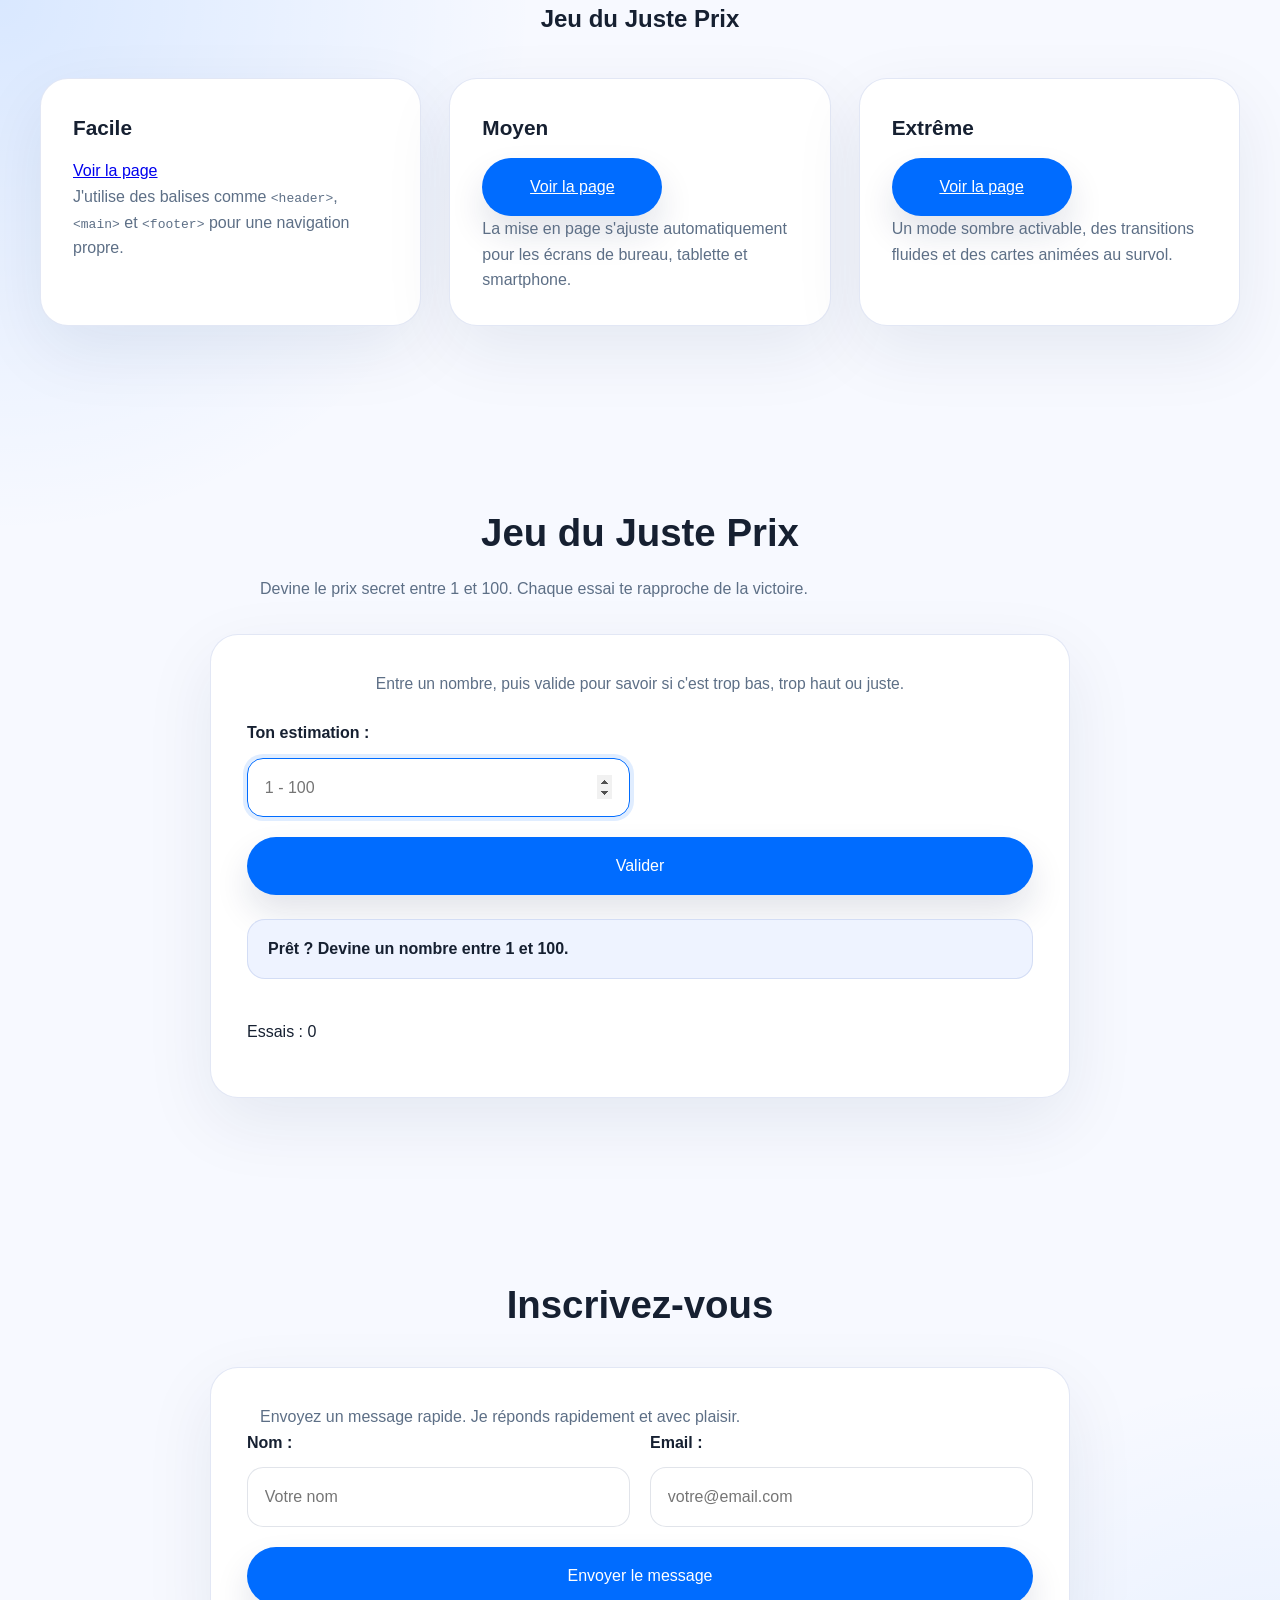
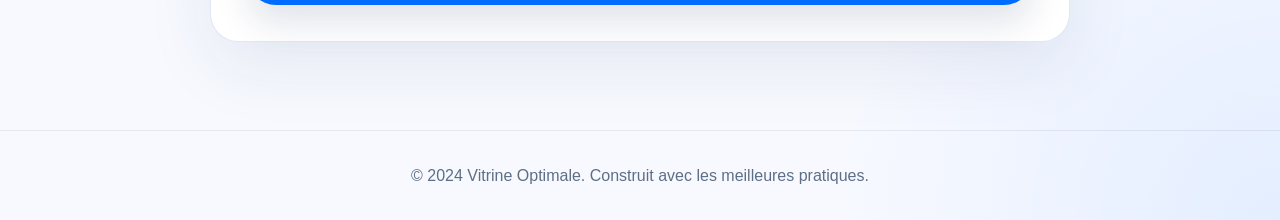
==== index.html @ fe93542d "Nom" ====
<!DOCTYPE html>
<html lang="fr">
<head>
    <meta charset="UTF-8">
    <meta name="viewport" content="width=device-width, initial-scale=1.0">
    <title>Juste prix</title>
    <link rel="stylesheet" href="style.css">
</head>
<body>



    <main class="container">
        <section id="features">
            <h1>Jeu du Juste Prix</h1>

            <div class="grid-container">
                <article class="card">
                    <h3>Facile</h3>
                    <a href="page/facile.html">Voir la page</a>
                    <p>J'utilise des balises comme <code>&lt;header&gt;</code>, <code>&lt;main&gt;</code> et <code>&lt;footer&gt;</code> pour une navigation propre.</p>
                </article>
                <article class="card">
                    <h3>Moyen</h3>
                    <a href="page/moyen.html" class="btn btn-primary">Voir la page</a>
                    <p>La mise en page s'ajuste automatiquement pour les écrans de bureau, tablette et smartphone.</p>
                </article>
                <article class="card">
                    <h3>Extrême</h3>
                    <a href="page/difficile.html" class="btn btn-primary">Voir la page</a>
                    <p>Un mode sombre activable, des transitions fluides et des cartes animées au survol.</p>
                </article>
            </div>
        </section>

        <section id="game">
            <h2>Jeu du Juste Prix</h2>
            <p>Devine le prix secret entre 1 et 100. Chaque essai te rapproche de la victoire.</p>
            <div class="contact-card game-card">
                <p class="game-instructions">Entre un nombre, puis valide pour savoir si c'est trop bas, trop haut ou juste.</p>
                <form id="guess-form" class="form-flex">
                    <div>
                        <label for="guess">Ton estimation :</label>
                        <input type="number" id="guess" name="guess" min="1" max="100" required placeholder="1 - 100">
                    </div>
                    <div class="form-actions">
                        <button type="submit" class="btn btn-primary">Valider</button>
                    </div>
                </form>
                <div class="game-status" id="game-message">Prêt ? Fais ta première proposition.</div>
                <div class="game-meta">
                    <span id="attempts-count">Essais : 0</span>
                    <button type="button" id="reset-button" class="btn-secondary">Nouvelle partie</button>
                </div>
            </div>
        </section>

        <section id="contact">
            <h2>Inscrivez-vous</h2>
            <div class="contact-card">
                <p>Envoyez un message rapide. Je réponds rapidement et avec plaisir.</p>
                <form action="#" method="POST" class="form-flex">
                    <div>
                        <label for="nom">Nom :</label>
                        <input type="text" id="nom" name="nom" required placeholder="Votre nom">
                    </div>
                    <div>
                        <label for="email">Email :</label>
                        <input type="email" id="email" name="email" required placeholder="votre@email.com">
                    </div>
                    <div class="form-actions">
                        <button type="submit" class="btn btn-primary">Envoyer le message</button>
                    </div>
                </form>
            </div>
        </section>
    </main>

    <footer>
        <div class="container">
            <p>&copy; 2024 Vitrine Optimale. Construit avec les meilleures pratiques.</p>
        </div>
    </footer>

    <script src="script.js"></script>
</body>
</html>
---- style.css ----
/* =================================== */
/* 🌟 VARIABLES ET RESET GÉNÉRAL       */
/* =================================== */
:root {
    --bg: #f7f9ff;
    --surface: #ffffff;
    --surface-soft: #eef3ff;
    --primary: #006cff;
    --primary-soft: rgba(0, 108, 255, 0.16);
    --text: #162031;
    --muted: #5d6f86;
    --border: rgba(16, 60, 170, 0.12);
    --shadow: 0 24px 70px rgba(15, 34, 82, 0.08);
    --radius: 28px;
    --max-width: 1200px;
}

body.dark {
    --bg: #090d14;
    --surface: #111924;
    --surface-soft: #171f2d;
    --primary: #58a6ff;
    --primary-soft: rgba(88, 166, 255, 0.18);
    --text: #edf2ff;
    --muted: #9fb1d0;
    --border: rgba(255, 255, 255, 0.08);
    --shadow: 0 24px 70px rgba(0, 0, 0, 0.35);
}

@media (prefers-color-scheme: dark) {
    :root {
        --bg: #121826;
        --surface: #171f2d;
        --surface-soft: #1e2740;
        --primary: #58a6ff;
        --text: #f3f7ff;
        --muted: #9fb1d0;
        --border: rgba(255, 255, 255, 0.08);
    }
}

* {
    margin: 0;
    padding: 0;
    box-sizing: border-box;
}

html {
    scroll-behavior: smooth;
}

body {
    min-height: 100vh;
    font-family: 'Segoe UI', Tahoma, Geneva, Verdana, sans-serif;
    line-height: 1.6;
    background: radial-gradient(circle at top left, rgba(0, 108, 255, 0.12), transparent 24%),
                radial-gradient(circle at bottom right, rgba(0, 108, 255, 0.08), transparent 20%),
                var(--bg);
    color: var(--text);
    transition: background 0.3s ease, color 0.3s ease;
}

img,
svg {
    display: block;
    max-width: 100%;
}

.container {
    width: min(100% - 2rem, var(--max-width));
    margin: 0 auto;
}

button,
input {
    font: inherit;
}

button {
    cursor: pointer;
}

/* =================================== */
/* 🚀 HEADER (Hero)                  */
/* =================================== */
.hero {
    position: relative;
    overflow: hidden;
    text-align: center;
    padding: 5.5rem 1.5rem 4.5rem;
    background: linear-gradient(180deg, rgba(0, 108, 255, 0.95), rgba(21, 80, 255, 0.88));
    color: #ffffff;
}

.hero::before {
    content: '';
    position: absolute;
    inset: 0;
    background: radial-gradient(circle at top left, rgba(255, 255, 255, 0.18), transparent 24%),
                radial-gradient(circle at bottom right, rgba(255, 255, 255, 0.1), transparent 18%);
    pointer-events: none;
}

.hero .container {
    position: relative;
    z-index: 1;
}
h1 {
    text-align: center;
}

.hero h1 {
    font-size: clamp(2.4rem, 5vw, 3.8rem);
    max-width: 840px;
    margin: 0 auto 1rem;
    line-height: 1.05;
}

.hero p {
    max-width: 720px;
    margin: 0 auto;
    color: rgba(255, 255, 255, 0.88);
    font-size: 1.05rem;
}

.hero-actions {
    margin-top: 2.5rem;
    display: inline-flex;
    gap: 1rem;
    flex-wrap: wrap;
    justify-content: center;
}

.btn,
.btn-primary,
.btn-secondary {
    display: inline-flex;
    align-items: center;
    justify-content: center;
    padding: 0.95rem 1.6rem;
    border-radius: 999px;
    border: 1px solid transparent;
    transition: transform 0.2s ease, box-shadow 0.2s ease, background-color 0.2s ease;
}

.btn:hover,
.btn-primary:hover,
.btn-secondary:hover {
    transform: translateY(-2px);
}

.btn {
    background: #ffffff;
    color: #0d2141;
    box-shadow: 0 18px 35px rgba(15, 34, 82, 0.12);
}

.btn-secondary {
    background: rgba(255, 255, 255, 0.18);
    color: #ffffff;
    border-color: rgba(255, 255, 255, 0.18);
}

.btn-primary {
    background: var(--primary);
    color: #ffffff;
}

.btn-primary:hover {
    background: #0052cc;
}

/* =================================== */
/* 🌟 MAIN & SECTIONS                 */
/* =================================== */
section {
    padding: 5.5rem 0;
}

section h2 {
    font-size: clamp(2rem, 3vw, 2.6rem);
    margin-bottom: 0.8rem;
    text-align: center;
}

section p {
    color: var(--muted);
    max-width: 760px;
    margin: 0 auto;
}

#features {
    padding-top: 0;
}

.grid-container {
    display: grid;
    grid-template-columns: repeat(auto-fit, minmax(280px, 1fr));
    gap: 1.75rem;
    margin-top: 2.5rem;
}

.card {
    background: var(--surface);
    border: 1px solid var(--border);
    border-radius: var(--radius);
    padding: 2rem;
    box-shadow: var(--shadow);
    transition: transform 0.25s ease, border-color 0.25s ease, box-shadow 0.25s ease;
}

.card:hover {
    transform: translateY(-8px);
    border-color: rgba(0, 108, 255, 0.18);
    box-shadow: 0 28px 58px rgba(15, 34, 82, 0.12);
}

.card h3 {
    margin-bottom: 0.85rem;
    font-size: 1.3rem;
}

.card p {
    color: var(--muted);
}

.game-card {
    display: flex;
    flex-direction: column;
    gap: 1.5rem;
}

.game-instructions {
    color: var(--muted);
    font-size: 0.98rem;
}

.game-status {
    padding: 1rem 1.25rem;
    border-radius: 18px;
    background: var(--surface-soft);
    color: var(--text);
    border: 1px solid var(--border);
    font-weight: 600;
}

.game-status[data-status='success'] {
    color: #107c3a;
    background: rgba(16, 124, 58, 0.08);
    border-color: rgba(16, 124, 58, 0.16);
}

.game-status[data-status='error'] {
    color: #b12726;
    background: rgba(177, 39, 38, 0.08);
    border-color: rgba(177, 39, 38, 0.16);
}

.game-status[data-status='hint'] {
    color: #164a9f;
    background: rgba(0, 108, 255, 0.08);
    border-color: rgba(0, 108, 255, 0.16);
}

.game-meta {
    display: flex;
    align-items: center;
    justify-content: space-between;
    gap: 1rem;
    flex-wrap: wrap;
}

#contact {
    background: transparent;
}

.contact-card {
    max-width: 860px;
    margin: 2rem auto 0;
    background: var(--surface);
    border: 1px solid var(--border);
    border-radius: var(--radius);
    padding: 2.25rem;
    box-shadow: var(--shadow);
}

.form-flex {
    display: grid;
    gap: 1.25rem;
    grid-template-columns: repeat(2, minmax(0, 1fr));
}

.form-flex > div {
    display: flex;
    flex-direction: column;
    gap: 0.75rem;
}

label {
    font-weight: 600;
    color: var(--text);
}

input {
    width: 100%;
    padding: 1rem 1.05rem;
    border-radius: 16px;
    border: 1px solid rgba(15, 34, 82, 0.12);
    background: rgba(255, 255, 255, 0.95);
    color: var(--text);
    transition: border-color 0.2s ease, box-shadow 0.2s ease;
}

body.dark input {
    background: rgba(255, 255, 255, 0.05);
    border-color: rgba(255, 255, 255, 0.14);
    color: var(--text);
}

input:focus {
    outline: none;
    border-color: var(--primary);
    box-shadow: 0 0 0 4px rgba(0, 108, 255, 0.12);
}

.form-actions {
    grid-column: span 2;
    display: flex;
    justify-content: flex-end;
}

.btn-primary {
    min-width: 180px;
}

.footer-wrapper,
footer {
    padding: 2rem 0;
}

footer {
    border-top: 1px solid rgba(15, 34, 82, 0.08);
    text-align: center;
    color: var(--muted);
}

/* =================================== */
/* 📱 MEDIA QUERIES (RESPONSIVITÉ)   */
/* =================================== */
@media (max-width: 860px) {
    .hero {
        padding: 4.5rem 1.5rem 3.5rem;
    }

    .form-flex {
        grid-template-columns: 1fr;
    }

    .form-actions {
        justify-content: stretch;
    }

    .form-actions .btn-primary {
        width: 100%;
    }
}

@media (max-width: 620px) {
    .hero h1 {
        font-size: 2.4rem;
    }

    .hero p {
        font-size: 1rem;
    }

    section {
        padding: 3.5rem 0;
    }
}
```

### 📜 3. JavaScript (`script.js`)

Le JavaScript est responsable de l'interactivité et du **mode sombre**, utilisant la manipulation du DOM pour appliquer les
styles sans recharger la page (ce qui est critique pour l'expérience utilisateur moderne).

```javascript
document.addEventListener('DOMContentLoaded', () => {
    // 1. Sélectionner les éléments clés du DOM
    const body = document.body;
    const toggleButton = document.getElementById('mode-toggle');

    /**
     * Fonction principale de basculement du mode sombre/clair.
     * Elle gère la classe 'dark' sur le body pour que le CSS prenne le relais.
     */
    function toggleDarkMode() {
        // Vérifie si le body a déjà la classe 'dark', si oui, on l'enlève. Sinon, on l'ajoute.
        if (body.classList.contains('dark')) {
            body.classList.remove('dark');
            localStorage.setItem('theme', 'light');
            toggleButton.textContent = '🌙 Mode Sombre';
        } else {
            body.classList.add('dark');
            localStorage.setItem('theme', 'dark');
            toggleButton.textContent = '💡 Mode Sombre';
        }
    }

    // --- Initialisation du Thème (Persistance) ---
    /**
     * Vérifie si le thème est stocké dans localStorage ou préféré par l'utilisateur
     * Ceci assure que si je ferme la page et que je reviens, elle garde son mode.
     */
    function initializeTheme() {
        // 1. Priorité au stockage local (localStorage)
        const savedTheme = localStorage.getItem('theme');

        if (savedTheme) {
            if (savedTheme === 'dark') {
                body.classList.add('dark');
                toggleButton.textContent = '☀️ Mode Clair';
            } else {
                body.classList.remove('dark');
                toggleButton.textContent = '🌙 Mode Sombre';
            }
        }
        // 2. Sinon, utiliser la préférence du système d'exploitation (media query)
        else if (window.matchMedia && window.matchMedia('(prefers-color-scheme: dark)').matches) {
             body.classList.add('dark');
             toggleButton.textContent = '☀️ Mode Clair';
        } else {
            // Par défaut : mode clair et bouton initialisé pour le premier clic
            toggleButton.textContent = '🌙 Mode Sombre';
        }
    }

    // 3. Ajout de l'écouteur d'événement (Event Listener)
    if (toggleButton) {
        toggleButton.addEventListener('click', toggleDarkMode);
    }

    // Exécuter la fonction d'initialisation au chargement de la page
    initializeTheme();
});
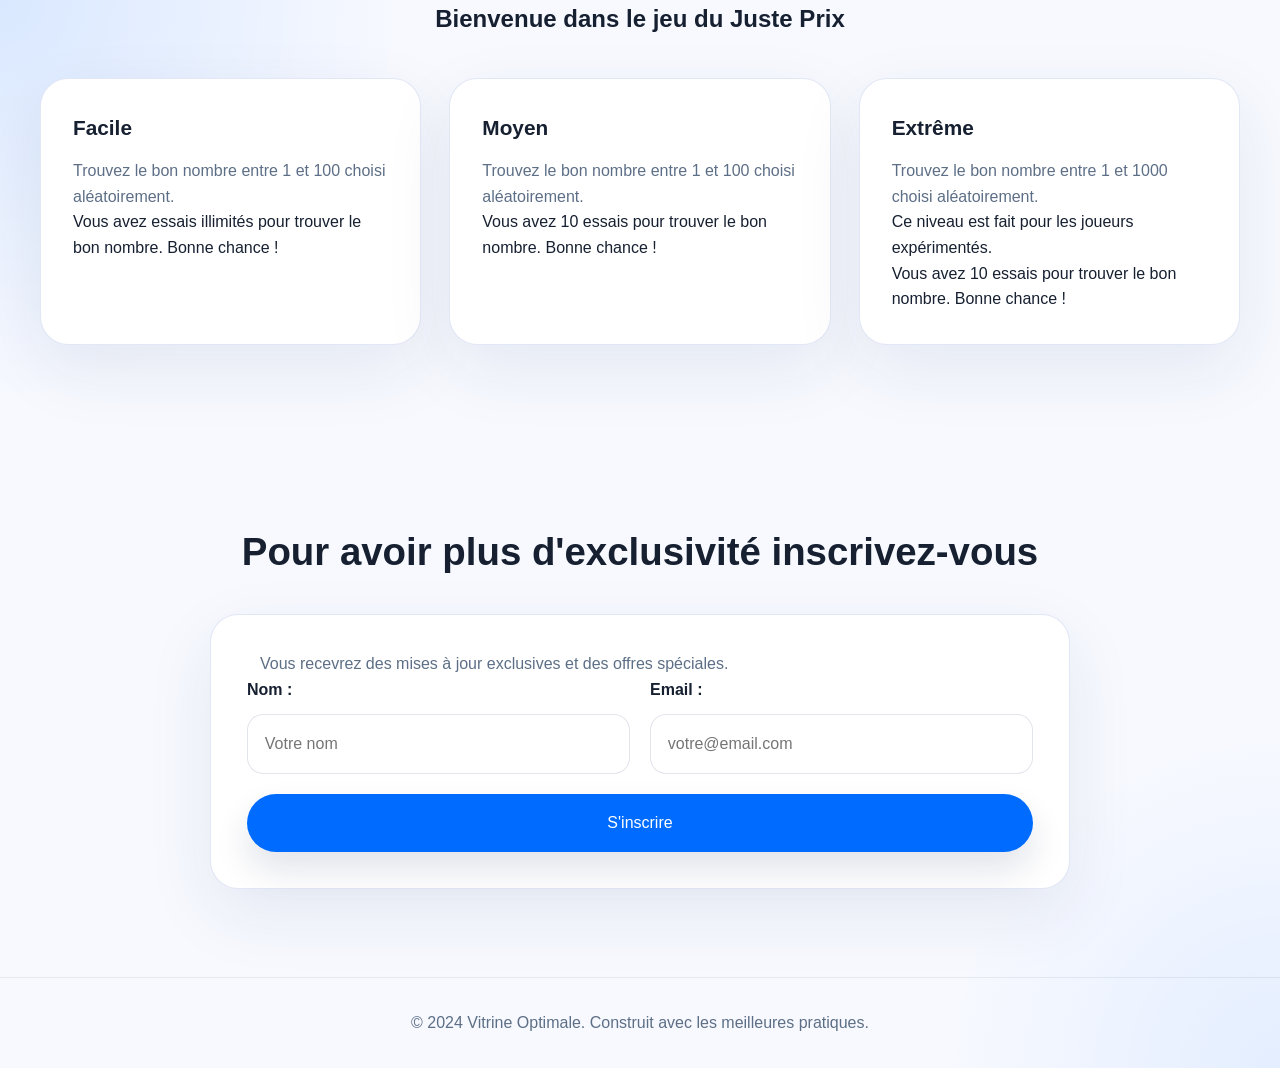
==== commit fe294d9f: "changes: Add new features and fix bugs in the project" ====
--- a/index.html
+++ b/index.html
@@ -13,53 +13,36 @@
 
     <main class="container">
         <section id="features">
-            <h1>Jeu du Juste Prix</h1>
+            <h1>Bienvenue dans le jeu du Juste Prix</h1>
 
             <div class="grid-container">
-                <article class="card">
+                <article class="card clickable-card" data-link="page/facile.html">
                     <h3>Facile</h3>
-                    <a href="page/facile.html">Voir la page</a>
-                    <p>J'utilise des balises comme <code>&lt;header&gt;</code>, <code>&lt;main&gt;</code> et <code>&lt;footer&gt;</code> pour une navigation propre.</p>
+                    <p>Trouvez le bon nombre entre 1 et 100 choisi aléatoirement.
+                        <p></p>Vous avez essais illimités pour trouver le bon nombre. Bonne chance !<p></p>
+                    </p>
                 </article>
-                <article class="card">
+                <article class="card clickable-card" data-link="page/moyen.html">
                     <h3>Moyen</h3>
-                    <a href="page/moyen.html" class="btn btn-primary">Voir la page</a>
-                    <p>La mise en page s'ajuste automatiquement pour les écrans de bureau, tablette et smartphone.</p>
+                    <p>Trouvez le bon nombre entre 1 et 100 choisi aléatoirement.
+                        <p></p>Vous avez 10 essais pour trouver le bon nombre. Bonne chance !<p></p>
+                    </p>
                 </article>
-                <article class="card">
+                <article class="card clickable-card" data-link="page/difficile.html">
                     <h3>Extrême</h3>
-                    <a href="page/difficile.html" class="btn btn-primary">Voir la page</a>
-                    <p>Un mode sombre activable, des transitions fluides et des cartes animées au survol.</p>
+                    <p>Trouvez le bon nombre entre 1 et 1000 choisi aléatoirement.<p></p>
+                       <p></p> Ce niveau est fait pour les joueurs expérimentés.<p></p>
+                        Vous avez 10 essais pour trouver le bon nombre. Bonne chance !
+                    </p>
                 </article>
             </div>
         </section>
 
-        <section id="game">
-            <h2>Jeu du Juste Prix</h2>
-            <p>Devine le prix secret entre 1 et 100. Chaque essai te rapproche de la victoire.</p>
-            <div class="contact-card game-card">
-                <p class="game-instructions">Entre un nombre, puis valide pour savoir si c'est trop bas, trop haut ou juste.</p>
-                <form id="guess-form" class="form-flex">
-                    <div>
-                        <label for="guess">Ton estimation :</label>
-                        <input type="number" id="guess" name="guess" min="1" max="100" required placeholder="1 - 100">
-                    </div>
-                    <div class="form-actions">
-                        <button type="submit" class="btn btn-primary">Valider</button>
-                    </div>
-                </form>
-                <div class="game-status" id="game-message">Prêt ? Fais ta première proposition.</div>
-                <div class="game-meta">
-                    <span id="attempts-count">Essais : 0</span>
-                    <button type="button" id="reset-button" class="btn-secondary">Nouvelle partie</button>
-                </div>
-            </div>
-        </section>
-
+        
         <section id="contact">
-            <h2>Inscrivez-vous</h2>
+            <h2>Pour avoir plus d'exclusivité inscrivez-vous</h2>
             <div class="contact-card">
-                <p>Envoyez un message rapide. Je réponds rapidement et avec plaisir.</p>
+                <p>Vous recevrez des mises à jour exclusives et des offres spéciales.</p>
                 <form action="#" method="POST" class="form-flex">
                     <div>
                         <label for="nom">Nom :</label>
@@ -70,7 +53,7 @@
                         <input type="email" id="email" name="email" required placeholder="votre@email.com">
                     </div>
                     <div class="form-actions">
-                        <button type="submit" class="btn btn-primary">Envoyer le message</button>
+                        <button type="submit" class="btn btn-primary">S'inscrire</button>
                     </div>
                 </form>
             </div>
--- a/style.css
+++ b/style.css
@@ -172,6 +172,39 @@
 }
 
 /* =================================== */
+/* 🔙 BACK BUTTON                     */
+/* =================================== */
+.back-button {
+    position: fixed;
+    top: 1.5rem;
+    left: 1.5rem;
+    width: 2.5rem;
+    height: 2.5rem;
+    border-radius: 50%;
+    background: rgba(255, 255, 255, 0.9);
+    color: #162031;
+    border: none;
+    font-size: 1.5rem;
+    display: flex;
+    align-items: center;
+    justify-content: center;
+    cursor: pointer;
+    transition: all 0.3s ease;
+    z-index: 1000;
+    box-shadow: 0 4px 15px rgba(0, 0, 0, 0.1);
+}
+
+.back-button:hover {
+    background: #ffffff;
+    transform: translateX(-3px);
+    box-shadow: 0 6px 20px rgba(0, 0, 0, 0.15);
+}
+
+.back-button:active {
+    transform: translateX(-1px) scale(0.95);
+}
+
+/* =================================== */
 /* 🌟 MAIN & SECTIONS                 */
 /* =================================== */
 section {
@@ -223,6 +256,10 @@
 
 .card p {
     color: var(--muted);
+}
+
+.clickable-card {
+    cursor: pointer;
 }
 
 .game-card {
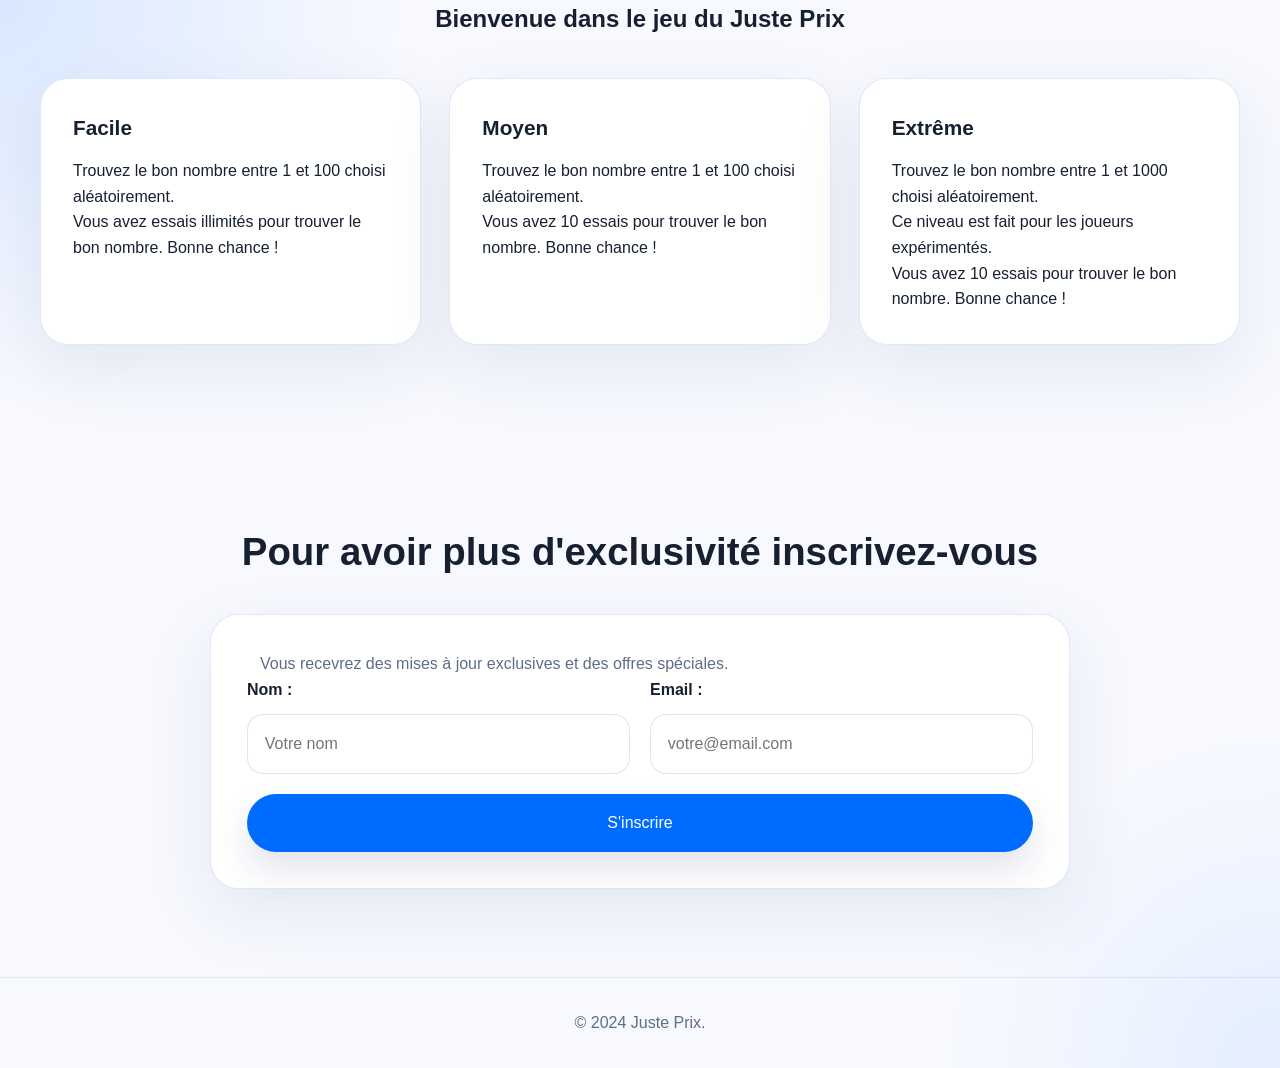
==== commit f1ec66ab: "modif" ====
--- a/index.html
+++ b/index.html
@@ -62,7 +62,7 @@
 
     <footer>
         <div class="container">
-            <p>&copy; 2024 Vitrine Optimale. Construit avec les meilleures pratiques.</p>
+            <p>&copy; 2024 Juste Prix.</p>
         </div>
     </footer>
 
--- a/style.css
+++ b/style.css
@@ -255,7 +255,7 @@
 }
 
 .card p {
-    color: var(--muted);
+    color: var(--text);
 }
 
 .clickable-card {
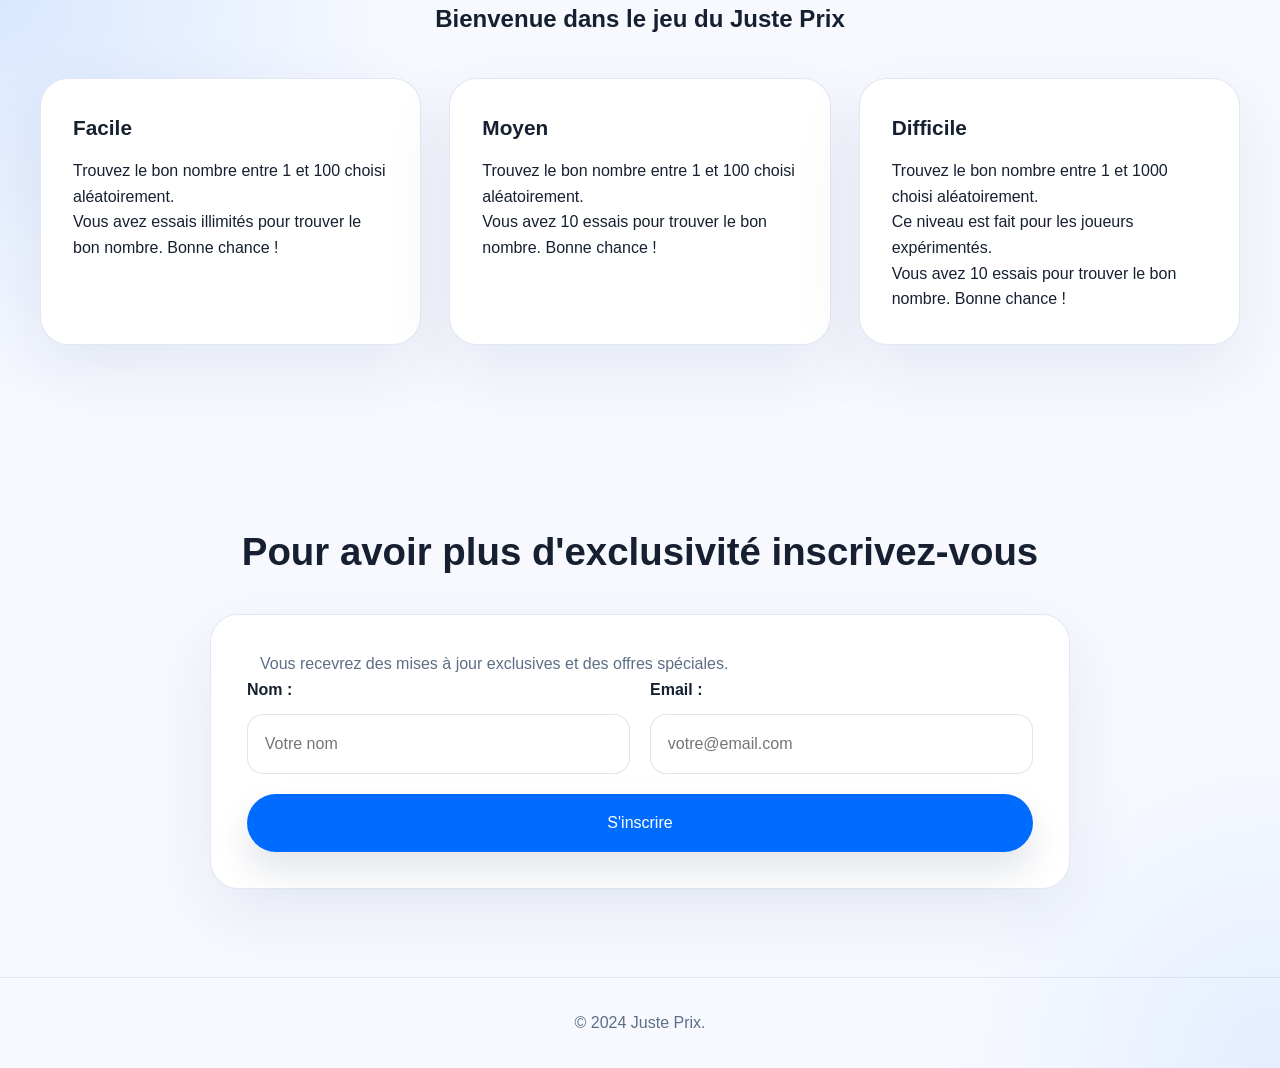
==== commit 5c7c31f2: "rajout d'une case" ====
--- a/index.html
+++ b/index.html
@@ -29,7 +29,8 @@
                     </p>
                 </article>
                 <article class="card clickable-card" data-link="page/difficile.html">
-                    <h3>Extrême</h3>
+                    <h3>Difficile
+                    </h3>
                     <p>Trouvez le bon nombre entre 1 et 1000 choisi aléatoirement.<p></p>
                        <p></p> Ce niveau est fait pour les joueurs expérimentés.<p></p>
                         Vous avez 10 essais pour trouver le bon nombre. Bonne chance !
--- a/style.css
+++ b/style.css
@@ -263,9 +263,54 @@
 }
 
 .game-card {
+    display: grid;
+    grid-template-columns: 1fr 280px;
+    gap: 1.5rem;
+    align-items: start;
+}
+
+.game-panel {
     display: flex;
     flex-direction: column;
     gap: 1.5rem;
+}
+
+.guess-history {
+    background: var(--surface-soft);
+    border: 1px solid var(--border);
+    border-radius: 24px;
+    padding: 1.5rem;
+    min-height: 240px;
+    display: flex;
+    flex-direction: column;
+    gap: 1rem;
+}
+
+.guess-history h2 {
+    margin: 0;
+    font-size: 1.05rem;
+}
+
+.guess-history p {
+    margin: 0;
+    color: var(--muted);
+}
+
+.guess-history-list {
+    list-style: none;
+    margin: 0;
+    padding: 0;
+    display: grid;
+    gap: 0.5rem;
+}
+
+.guess-history-list li {
+    background: var(--surface);
+    border: 1px solid var(--border);
+    border-radius: 14px;
+    padding: 0.85rem 1rem;
+    color: var(--text);
+    font-weight: 600;
 }
 
 .game-instructions {
@@ -416,69 +461,4 @@
         padding: 3.5rem 0;
     }
 }
-```
-
-### 📜 3. JavaScript (`script.js`)
-
-Le JavaScript est responsable de l'interactivité et du **mode sombre**, utilisant la manipulation du DOM pour appliquer les
-styles sans recharger la page (ce qui est critique pour l'expérience utilisateur moderne).
-
-```javascript
-document.addEventListener('DOMContentLoaded', () => {
-    // 1. Sélectionner les éléments clés du DOM
-    const body = document.body;
-    const toggleButton = document.getElementById('mode-toggle');
-
-    /**
-     * Fonction principale de basculement du mode sombre/clair.
-     * Elle gère la classe 'dark' sur le body pour que le CSS prenne le relais.
-     */
-    function toggleDarkMode() {
-        // Vérifie si le body a déjà la classe 'dark', si oui, on l'enlève. Sinon, on l'ajoute.
-        if (body.classList.contains('dark')) {
-            body.classList.remove('dark');
-            localStorage.setItem('theme', 'light');
-            toggleButton.textContent = '🌙 Mode Sombre';
-        } else {
-            body.classList.add('dark');
-            localStorage.setItem('theme', 'dark');
-            toggleButton.textContent = '💡 Mode Sombre';
-        }
-    }
-
-    // --- Initialisation du Thème (Persistance) ---
-    /**
-     * Vérifie si le thème est stocké dans localStorage ou préféré par l'utilisateur
-     * Ceci assure que si je ferme la page et que je reviens, elle garde son mode.
-     */
-    function initializeTheme() {
-        // 1. Priorité au stockage local (localStorage)
-        const savedTheme = localStorage.getItem('theme');
-
-        if (savedTheme) {
-            if (savedTheme === 'dark') {
-                body.classList.add('dark');
-                toggleButton.textContent = '☀️ Mode Clair';
-            } else {
-                body.classList.remove('dark');
-                toggleButton.textContent = '🌙 Mode Sombre';
-            }
-        }
-        // 2. Sinon, utiliser la préférence du système d'exploitation (media query)
-        else if (window.matchMedia && window.matchMedia('(prefers-color-scheme: dark)').matches) {
-             body.classList.add('dark');
-             toggleButton.textContent = '☀️ Mode Clair';
-        } else {
-            // Par défaut : mode clair et bouton initialisé pour le premier clic
-            toggleButton.textContent = '🌙 Mode Sombre';
-        }
-    }
-
-    // 3. Ajout de l'écouteur d'événement (Event Listener)
-    if (toggleButton) {
-        toggleButton.addEventListener('click', toggleDarkMode);
-    }
-
-    // Exécuter la fonction d'initialisation au chargement de la page
-    initializeTheme();
-});
+
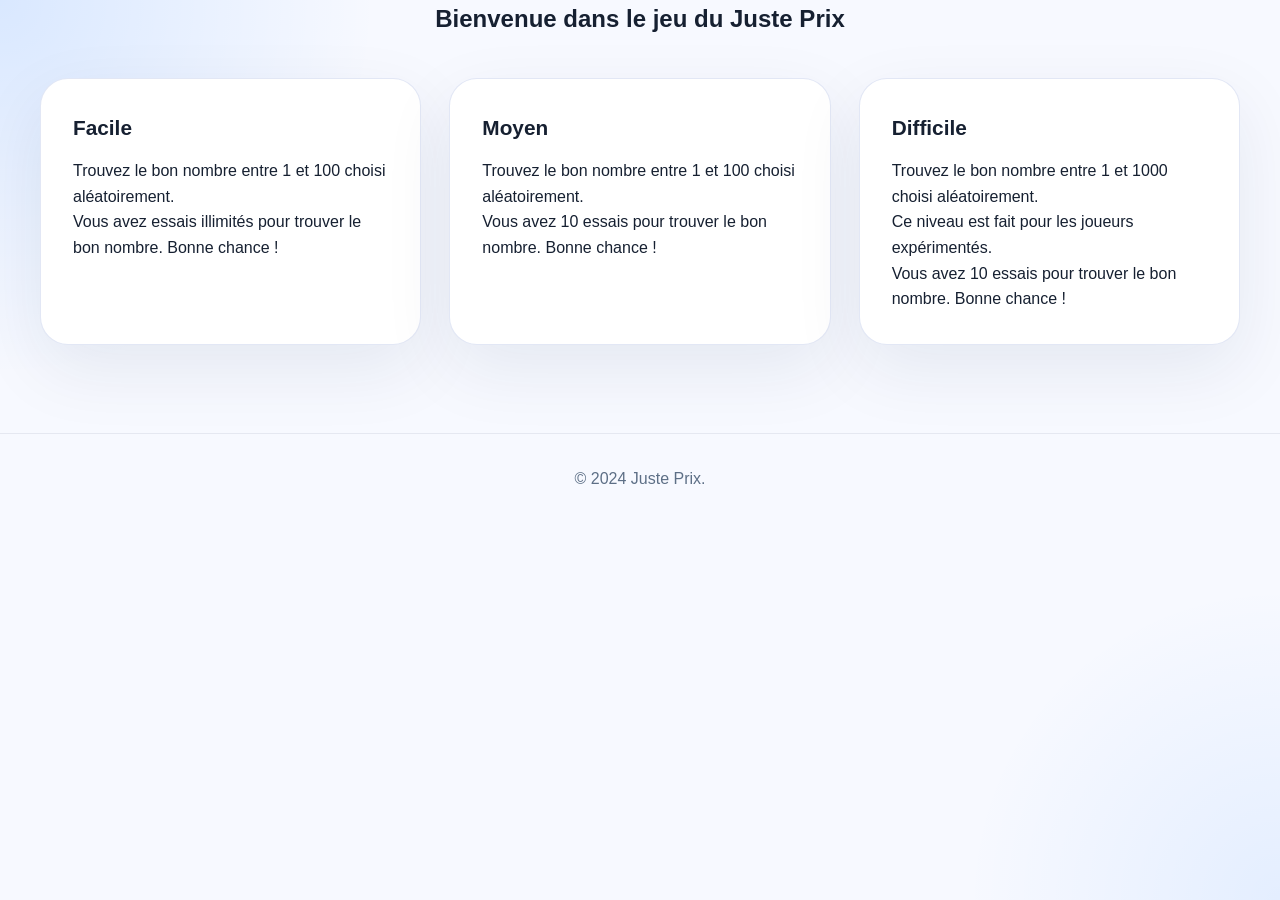
==== commit 0d493ce7: "ptite modif" ====
--- a/index.html
+++ b/index.html
@@ -40,25 +40,7 @@
         </section>
 
         
-        <section id="contact">
-            <h2>Pour avoir plus d'exclusivité inscrivez-vous</h2>
-            <div class="contact-card">
-                <p>Vous recevrez des mises à jour exclusives et des offres spéciales.</p>
-                <form action="#" method="POST" class="form-flex">
-                    <div>
-                        <label for="nom">Nom :</label>
-                        <input type="text" id="nom" name="nom" required placeholder="Votre nom">
-                    </div>
-                    <div>
-                        <label for="email">Email :</label>
-                        <input type="email" id="email" name="email" required placeholder="votre@email.com">
-                    </div>
-                    <div class="form-actions">
-                        <button type="submit" class="btn btn-primary">S'inscrire</button>
-                    </div>
-                </form>
-            </div>
-        </section>
+        
     </main>
 
     <footer>
--- a/style.css
+++ b/style.css
@@ -406,6 +406,12 @@
     box-shadow: 0 0 0 4px rgba(0, 108, 255, 0.12);
 }
 
+.input-error {
+    border-color: #d92f2f;
+    box-shadow: 0 0 0 4px rgba(217, 47, 47, 0.14);
+    background: rgba(217, 47, 47, 0.05);
+}
+
 .form-actions {
     grid-column: span 2;
     display: flex;
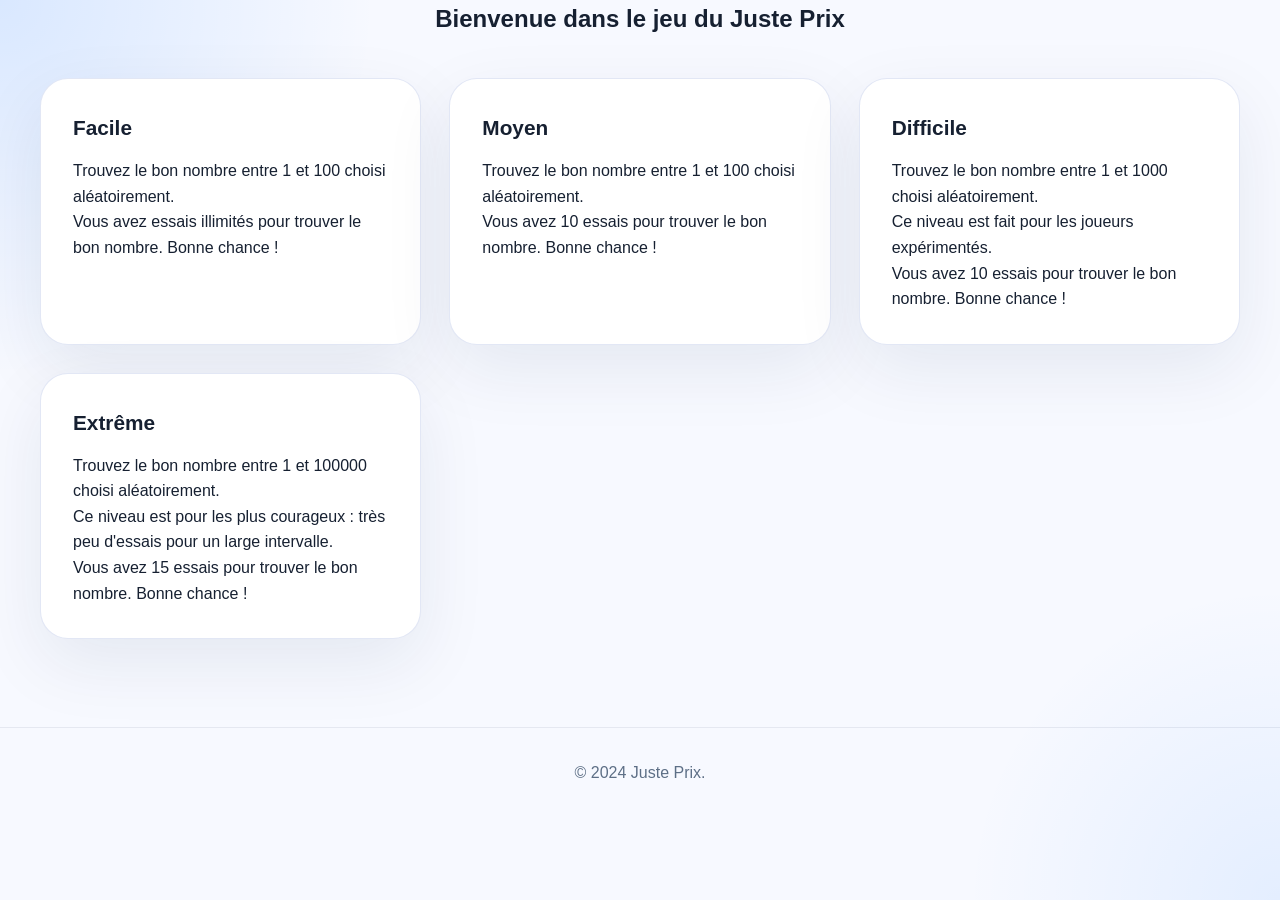
==== commit 8d7ec3f1: "extreme" ====
--- a/index.html
+++ b/index.html
@@ -36,6 +36,13 @@
                         Vous avez 10 essais pour trouver le bon nombre. Bonne chance !
                     </p>
                 </article>
+                <article class="card clickable-card" data-link="page/extrême.html">
+                    <h3>Extrême</h3>
+                    <p>Trouvez le bon nombre entre 1 et 100000 choisi aléatoirement.
+                        <p></p>Ce niveau est pour les plus courageux : très peu d'essais pour un large intervalle.<p></p>
+                        Vous avez 15 essais pour trouver le bon nombre. Bonne chance !
+                    </p>
+                </article>
             </div>
         </section>
 
--- a/style.css
+++ b/style.css
@@ -305,12 +305,41 @@
 }
 
 .guess-history-list li {
+    display: flex;
+    align-items: center;
+    justify-content: space-between;
     background: var(--surface);
     border: 1px solid var(--border);
     border-radius: 14px;
     padding: 0.85rem 1rem;
     color: var(--text);
     font-weight: 600;
+}
+
+.guess-history-item::before {
+    content: '';
+    width: 1.4rem;
+    height: 1.4rem;
+    display: inline-flex;
+    align-items: center;
+    justify-content: center;
+    margin-right: 0.75rem;
+    font-size: 1rem;
+}
+
+.guess-history-item--low::before {
+    content: '↑';
+    color: #107c3a;
+}
+
+.guess-history-item--high::before {
+    content: '↓';
+    color: #d92f2f;
+}
+
+.guess-history-item--correct::before {
+    content: '✓';
+    color: #107c3a;
 }
 
 .game-instructions {
@@ -412,6 +441,13 @@
     background: rgba(217, 47, 47, 0.05);
 }
 
+#guess-form.input-error {
+    border: 1px solid #d92f2f;
+    background: rgba(217, 47, 47, 0.05);
+    padding: 1.5rem;
+    border-radius: 24px;
+}
+
 .form-actions {
     grid-column: span 2;
     display: flex;
@@ -441,6 +477,29 @@
         padding: 4.5rem 1.5rem 3.5rem;
     }
 
+    .grid-container {
+        grid-template-columns: 1fr;
+        gap: 1.25rem;
+    }
+
+    .contact-card,
+    .guess-history {
+        width: 100%;
+        box-shadow: none;
+    }
+
+    .game-card {
+        grid-template-columns: 1fr;
+    }
+
+    .guess-history {
+        min-height: auto;
+    }
+
+    .guess-history-list li {
+        padding: 0.95rem 1rem;
+    }
+
     .form-flex {
         grid-template-columns: 1fr;
     }
@@ -455,16 +514,38 @@
 }
 
 @media (max-width: 620px) {
+    .hero {
+        padding: 3.5rem 1.25rem 2.5rem;
+    }
+
     .hero h1 {
-        font-size: 2.4rem;
+        font-size: 2.2rem;
     }
 
     .hero p {
-        font-size: 1rem;
+        font-size: 0.98rem;
+    }
+
+    .back-button {
+        top: 1rem;
+        left: 0.75rem;
+        width: 2.25rem;
+        height: 2.25rem;
+    }
+
+    .game-status,
+    .game-meta,
+    .guess-history {
+        width: 100%;
+    }
+
+    .guess-history-list li {
+        font-size: 0.95rem;
     }
 
     section {
-        padding: 3.5rem 0;
-    }
-}
-
+        padding: 3rem 0;
+    }
+}
+
+
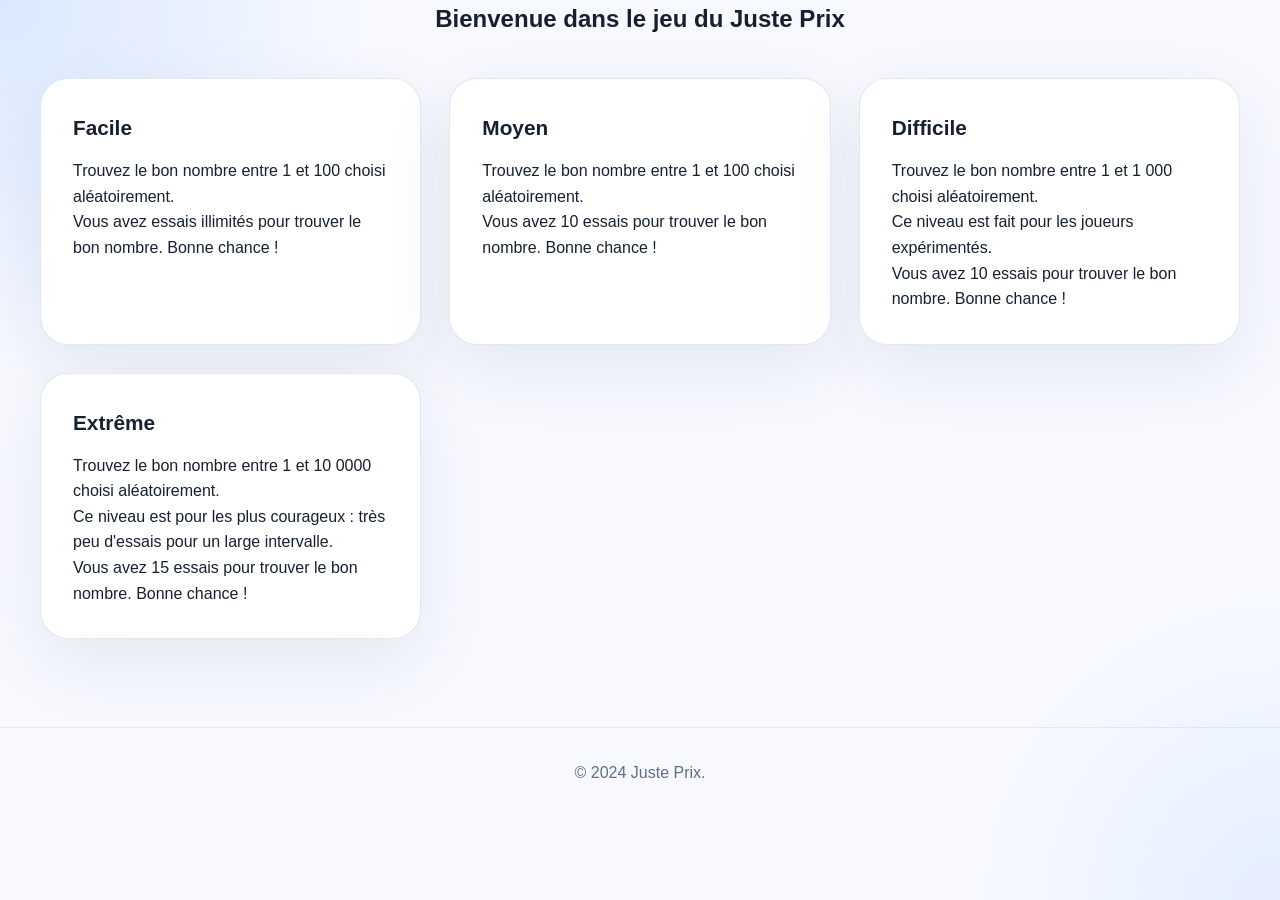
==== commit 189639e0: "numero" ====
--- a/index.html
+++ b/index.html
@@ -31,14 +31,14 @@
                 <article class="card clickable-card" data-link="page/difficile.html">
                     <h3>Difficile
                     </h3>
-                    <p>Trouvez le bon nombre entre 1 et 1000 choisi aléatoirement.<p></p>
+                    <p>Trouvez le bon nombre entre 1 et 1 000 choisi aléatoirement.<p></p>
                        <p></p> Ce niveau est fait pour les joueurs expérimentés.<p></p>
                         Vous avez 10 essais pour trouver le bon nombre. Bonne chance !
                     </p>
                 </article>
                 <article class="card clickable-card" data-link="page/extrême.html">
                     <h3>Extrême</h3>
-                    <p>Trouvez le bon nombre entre 1 et 100000 choisi aléatoirement.
+                    <p>Trouvez le bon nombre entre 1 et 10 0000 choisi aléatoirement.
                         <p></p>Ce niveau est pour les plus courageux : très peu d'essais pour un large intervalle.<p></p>
                         Vous avez 15 essais pour trouver le bon nombre. Bonne chance !
                     </p>
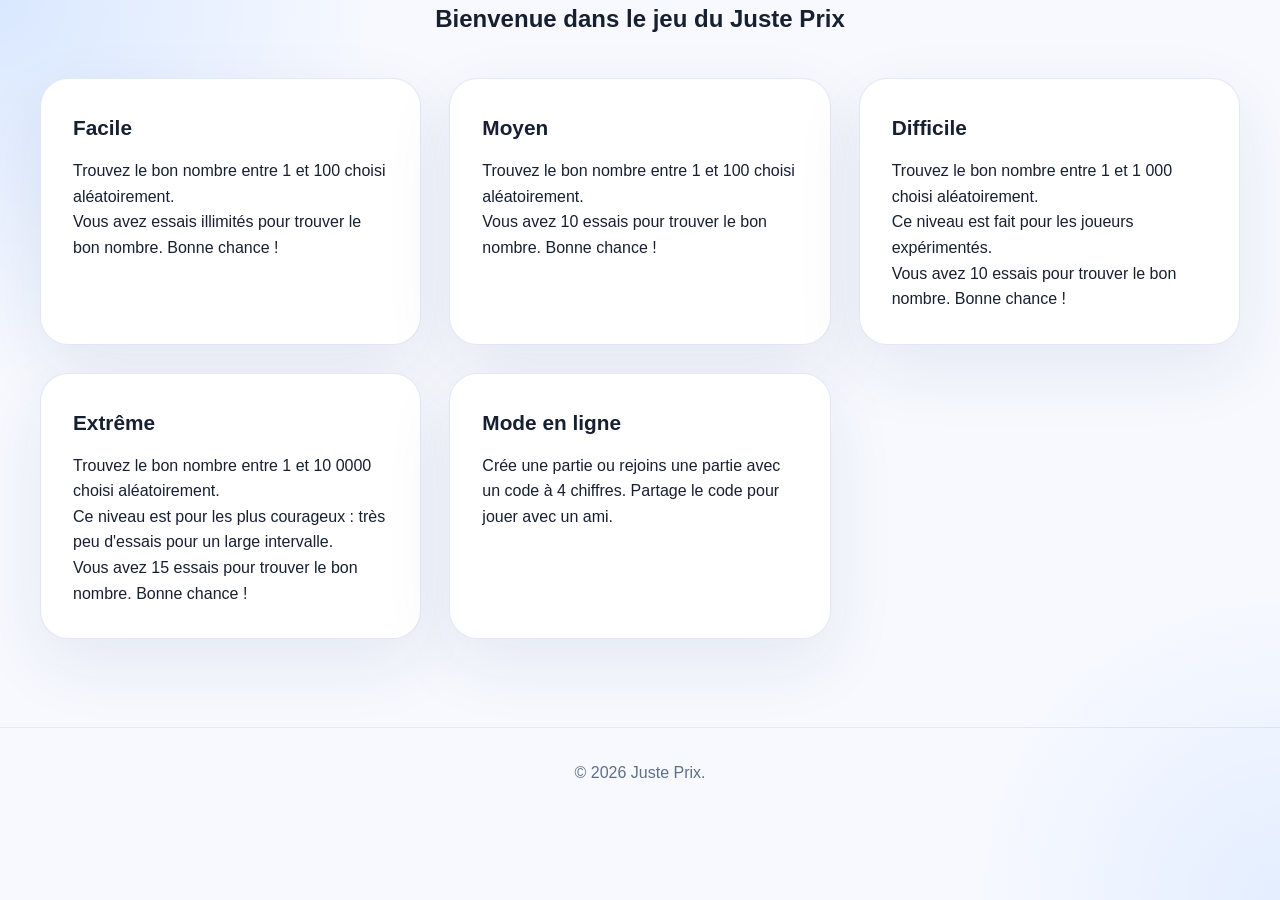
==== commit ea9c59f4: "changement" ====
--- a/index.html
+++ b/index.html
@@ -43,6 +43,10 @@
                         Vous avez 15 essais pour trouver le bon nombre. Bonne chance !
                     </p>
                 </article>
+                <article class="card clickable-card" data-link="page/online.html">
+                    <h3>Mode en ligne</h3>
+                    <p>Crée une partie ou rejoins une partie avec un code à 4 chiffres. Partage le code pour jouer avec un ami.</p>
+                </article>
             </div>
         </section>
 
@@ -52,7 +56,7 @@
 
     <footer>
         <div class="container">
-            <p>&copy; 2024 Juste Prix.</p>
+            <p>&copy; 2026 Juste Prix.</p>
         </div>
     </footer>
 
--- a/style.css
+++ b/style.css
@@ -258,6 +258,60 @@
     color: var(--text);
 }
 
+.six-seven-alert {
+    position: fixed;
+    left: 50%;
+    top: 20%;
+    transform: translateX(-50%);
+    z-index: 1200;
+    background: rgba(255, 255, 255, 0.95);
+    color: #111;
+    border: 4px solid #006cff;
+    border-radius: 24px;
+    padding: 1.2rem 2rem;
+    box-shadow: 0 24px 75px rgba(0, 0, 0, 0.2);
+    animation: six-seven-pulse 0.25s ease infinite alternate,
+               six-seven-shake 0.15s ease-in-out 0s 10;
+    display: inline-flex;
+    align-items: center;
+    justify-content: center;
+    font-size: clamp(2.6rem, 6vw, 4.2rem);
+    font-weight: 900;
+    letter-spacing: 0.2rem;
+    text-transform: uppercase;
+    text-align: center;
+    min-width: 16rem;
+    pointer-events: none;
+}
+
+.six-seven-alert span {
+    display: inline-block;
+    animation: six-seven-jump 0.4s ease-in-out infinite alternate;
+}
+
+.six-seven-alert--hidden {
+    opacity: 0;
+    transition: opacity 0.5s ease;
+}
+
+@keyframes six-seven-pulse {
+    from { transform: translateX(-50%) scale(1); }
+    to { transform: translateX(-50%) scale(1.1); }
+}
+
+@keyframes six-seven-jump {
+    from { transform: translateY(0px); }
+    to { transform: translateY(-18px); }
+}
+
+@keyframes six-seven-shake {
+    0% { transform: translateX(-50%) translateY(0) rotate(0deg); }
+    25% { transform: translateX(-50%) translateY(-3px) rotate(-2deg); }
+    50% { transform: translateX(-50%) translateY(0) rotate(2deg); }
+    75% { transform: translateX(-50%) translateY(-3px) rotate(-1deg); }
+    100% { transform: translateX(-50%) translateY(0) rotate(0deg); }
+}
+
 .clickable-card {
     cursor: pointer;
 }
@@ -273,6 +327,81 @@
     display: flex;
     flex-direction: column;
     gap: 1.5rem;
+}
+
+.tab-switcher {
+    display: grid;
+    grid-template-columns: repeat(2, minmax(0, 1fr));
+    gap: 1rem;
+    margin-bottom: 1.5rem;
+}
+
+.tab-button {
+    border: 1px solid var(--border);
+    background: var(--surface);
+    color: var(--text);
+    padding: 1rem 1.2rem;
+    border-radius: 999px;
+    font-weight: 700;
+    transition: background-color 0.2s ease, border-color 0.2s ease, color 0.2s ease;
+}
+
+.tab-button:hover,
+.tab-button--active {
+    border-color: var(--primary);
+    background: var(--primary-soft);
+    color: var(--primary);
+}
+
+.tab-content.hidden {
+    display: none;
+}
+
+.online-summary {
+    background: var(--surface-soft);
+    border: 1px solid var(--border);
+    border-radius: 20px;
+    padding: 1.5rem;
+    color: var(--text);
+}
+
+.room-code {
+    display: inline-flex;
+    align-items: center;
+    justify-content: center;
+    min-width: 10rem;
+    padding: 1rem 1.25rem;
+    border-radius: 18px;
+    background: rgba(0, 108, 255, 0.08);
+    color: var(--primary);
+    font-size: 1.5rem;
+    font-weight: 700;
+    letter-spacing: 0.2rem;
+}
+
+.online-status {
+    padding: 1rem 1.25rem;
+    border-radius: 18px;
+    background: var(--surface-soft);
+    border: 1px solid var(--border);
+    color: var(--text);
+    font-weight: 600;
+}
+
+.online-status[data-status='success'] {
+    color: #107c3a;
+    background: rgba(16, 124, 58, 0.08);
+    border-color: rgba(16, 124, 58, 0.16);
+}
+
+.online-status[data-status='error'] {
+    color: #b12726;
+    background: rgba(177, 39, 38, 0.08);
+    border-color: rgba(177, 39, 38, 0.16);
+}
+
+.online-status[data-status='info'] {
+    color: var(--text);
 }
 
 .guess-history {
